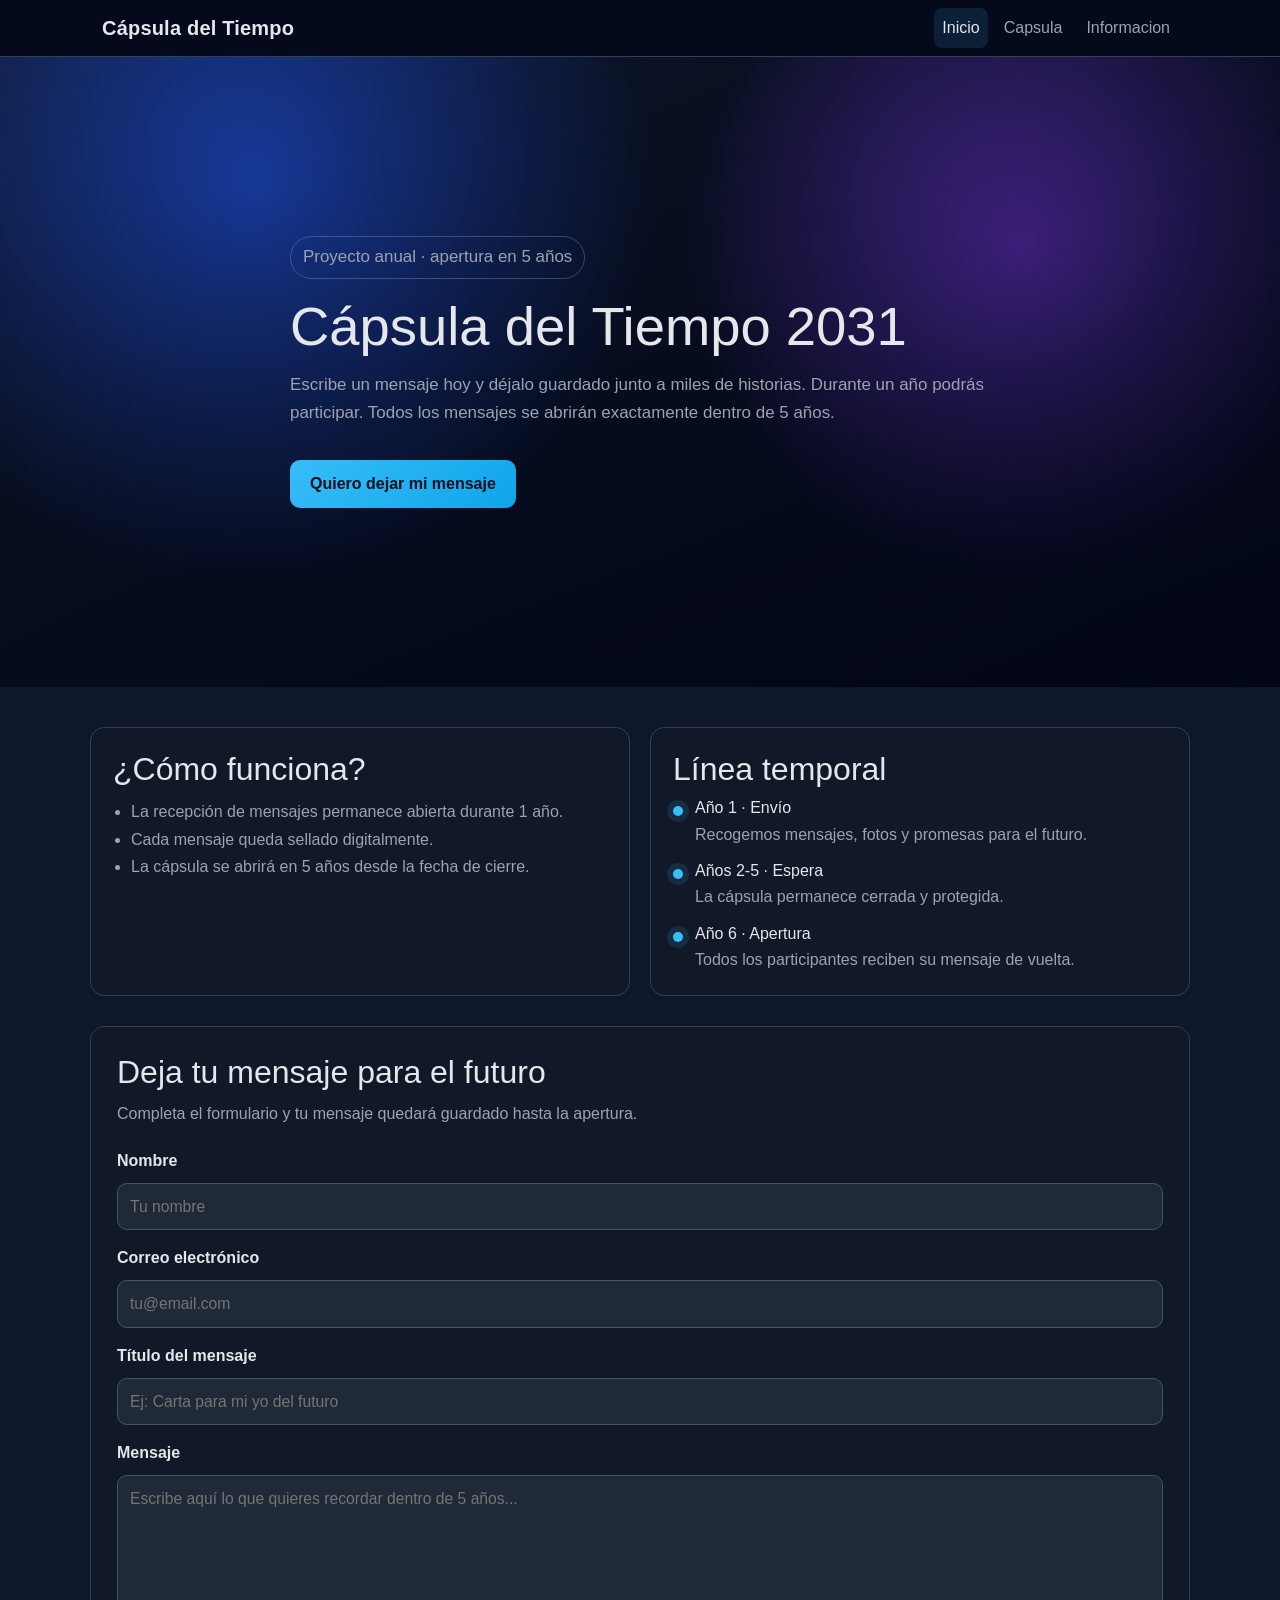
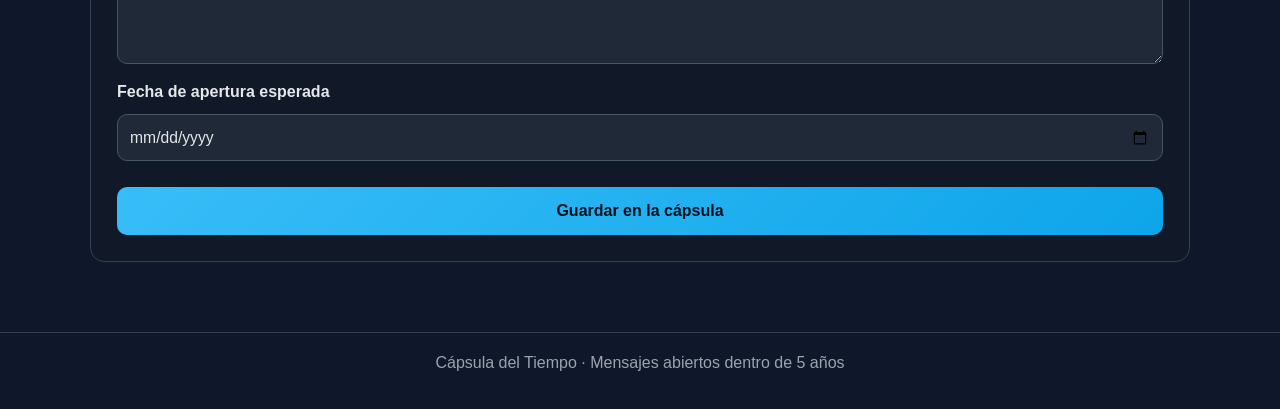
==== index.html @ bca1e758 "Please enter the commit message for your changes. Lines starting with '#' will be ignored, and an em" ====
<!DOCTYPE html>
<html lang="es">
<head>
    <meta charset="UTF-8">
    <meta name="viewport" content="width=device-width, initial-scale=1.0">
    <title>Cápsula del Tiempo</title>
    <link href="https://cdn.jsdelivr.net/npm/bootstrap@5.3.8/dist/css/bootstrap.min.css" rel="stylesheet" integrity="sha384-sRIl4kxILFvY47J16cr9ZwB07vP4J8+LH7qKQnuqkuIAvNWLzeN8tE5YBujZqJLB" crossorigin="anonymous">
    <link rel="stylesheet" href="style.css">
</head>
<body>
    <nav class="navbar navbar-expand-lg bg-body-tertiary">
        <div class="container-fluid contenedor">
            <a class="navbar-brand" href="#inicio">Cápsula del Tiempo</a>
            <button class="navbar-toggler" type="button" data-bs-toggle="collapse" data-bs-target="#navbarNav" aria-controls="navbarNav" aria-expanded="false" aria-label="Toggle navigation">
                <span class="navbar-toggler-icon"></span>
            </button>
            <div class="collapse navbar-collapse" id="navbarNav">
                <ul class="navbar-nav ms-auto">
                    <li class="nav-item">
                        <a class="nav-link active" aria-current="page" href="#inicio">Inicio</a>
                    </li>
                    <li class="nav-item">
                        <a class="nav-link" href="#capsula">Capsula</a>
                    </li>
                    <li class="nav-item">
                        <a class="nav-link" href="#Informacion">Informacion</a>
                    </li>
                </ul>
            </div>
        </div>
    </nav>
    <header id="inicio" class="portada">
        <div class="capa"></div>
        <div class="portada-contenido contenedor">
            <p class="etiqueta">Proyecto anual · apertura en 5 años</p>
            <h1>Cápsula del Tiempo 2031</h1>
            <p>
                Escribe un mensaje hoy y déjalo guardado junto a miles de historias.
                Durante un año podrás participar. Todos los mensajes se abrirán
                exactamente dentro de 5 años.
            </p>
            <a class="boton" href="#formulario">Quiero dejar mi mensaje</a>
        </div>
    </header>

    <main id="main-principal">
        <section id="como-funciona" class="contenedor informacion">
            <article class="tarjeta">
                <h2>¿Cómo funciona?</h2>
                <ul>
                    <li>La recepción de mensajes permanece abierta durante 1 año.</li>
                    <li>Cada mensaje queda sellado digitalmente.</li>
                    <li>La cápsula se abrirá en 5 años desde la fecha de cierre.</li>
                </ul>
            </article>

            <article class="tarjeta linea-tiempo">
                <h2>Línea temporal</h2>
                <div class="hito">
                    <span class="punto"></span>
                    <div>
                        <h3>Año 1 · Envío</h3>
                        <p>Recogemos mensajes, fotos y promesas para el futuro.</p>
                    </div>
                </div>
                <div class="hito">
                    <span class="punto"></span>
                    <div>
                        <h3>Años 2-5 · Espera</h3>
                        <p>La cápsula permanece cerrada y protegida.</p>
                    </div>
                </div>
                <div class="hito">
                    <span class="punto"></span>
                    <div>
                        <h3>Año 6 · Apertura</h3>
                        <p>Todos los participantes reciben su mensaje de vuelta.</p>
                    </div>
                </div>
            </article>
        </section>

        <section id="formulario" class="contenedor seccion-formulario">
            <h2>Deja tu mensaje para el futuro</h2>
            <p>Completa el formulario y tu mensaje quedará guardado hasta la apertura.</p>

            <form class="formulario-mensaje" action="#" method="post">
                <label for="nombre">Nombre</label>
                <input id="nombre" name="nombre" type="text" placeholder="Tu nombre" required>

                <label for="correo">Correo electrónico</label>
                <input id="correo" name="correo" type="email" placeholder="tu@email.com" required>

                <label for="titulo">Título del mensaje</label>
                <input id="titulo" name="titulo" type="text" placeholder="Ej: Carta para mi yo del futuro" required>

                <label for="mensaje">Mensaje</label>
                <textarea id="mensaje" name="mensaje" rows="7" placeholder="Escribe aquí lo que quieres recordar dentro de 5 años..." required></textarea>

                <label for="fecha">Fecha de apertura esperada</label>
                <input id="fecha" name="fecha" type="date" required>

                <button type="submit" class="boton">Guardar en la cápsula</button>
            </form>
        </section>
    </main>

    <main id="main-capsula" hidden>
        <section class="contenedor seccion-capsula">
            <h2>Capsula del tiempo</h2>
            <p>En esta sección podemos ver como van cambiando las tendencias en el año actual</p>
        </section>
        <section class="contenedor seccion-capsula">
            <h2>Por ejemplo, podemos ver los memes mas compartidos actualmente: </h2>
            <div id="carouselExampleAutoplaying" class="carousel slide" data-bs-ride="carousel">
                <div class="carousel-inner">
                    <div class="carousel-item active">
                    <img src="" data-xml-id="meme1" class="d-block w-100" alt="Cargando imagen 1...">
                    </div>
                    <div class="carousel-item">
                    <img src="" data-xml-id="meme2" class="d-block w-100" alt="Cargando imagen 2...">
                    </div>
                    <div class="carousel-item">
                    <img src="" data-xml-id="meme3" class="d-block w-100" alt="Cargando imagen 3...">
                    </div>
                </div>
                <button class="carousel-control-prev" type="button" data-bs-target="#carouselExampleAutoplaying" data-bs-slide="prev">
                    <span class="carousel-control-prev-icon" aria-hidden="true"></span>
                    <span class="visually-hidden">Previous</span>
                </button>
                <button class="carousel-control-next" type="button" data-bs-target="#carouselExampleAutoplaying" data-bs-slide="next">
                    <span class="carousel-control-next-icon" aria-hidden="true"></span>
                    <span class="visually-hidden">Next</span>
                </button>
            </div>
        </section>
    </main>

    <footer>
        <div class="contenedor">
            <p>Cápsula del Tiempo · Mensajes abiertos dentro de 5 años</p>
        </div>
    </footer>

    <script src="https://cdn.jsdelivr.net/npm/bootstrap@5.3.8/dist/js/bootstrap.bundle.min.js" integrity="sha384-FKyoEForCGlyvwx9Hj09JcYn3nv7wiPVlz7YYwJrWVcXK/BmnVDxM+D2scQbITxI" crossorigin="anonymous"></script>
    <script src="script.js"></script>
</body>
</html>
---- style.css ----
:root {
    --fondo: #0f172a;
    --superficie: #111827;
    --superficie-suave: #1f2937;
    --texto: #e5e7eb;
    --texto-suave: #9ca3af;
    --primario: #38bdf8;
    --primario-fuerte: #0ea5e9;
    --borde: #334155;
}

* {
    box-sizing: border-box;
}

html,
body {
    margin: 0;
    padding: 0;
    font-family: "Inter", "Segoe UI", Roboto, sans-serif;
    background: var(--fondo);
    color: var(--texto);
}

.contenedor {
    width: min(1100px, 92%);
    margin: 0 auto;
}

.navbar {
    position: sticky;
    top: 0;
    z-index: 20;
    backdrop-filter: blur(8px);
    background: rgba(2, 6, 23, 0.75) !important;
    border-bottom: 1px solid var(--borde);
    padding-top: 0.5rem;
    padding-bottom: 0.5rem;
}

.navbar.bg-body-tertiary {
    --bs-bg-opacity: 1;
    background-color: rgba(2, 6, 23, 0.75) !important;
}

.navbar-brand {
    color: var(--texto) !important;
    text-decoration: none;
    font-weight: 700;
    letter-spacing: 0.2px;
}

.navbar-nav {
    gap: 8px;
}

.navbar-nav .nav-link {
    color: var(--texto-suave) !important;
    text-decoration: none;
    font-weight: 500;
    padding: 8px 10px;
    border-radius: 8px;
    transition: color 0.2s ease, background-color 0.2s ease;
}

.navbar-nav .nav-link:hover,
.navbar-nav .nav-link.active {
    color: var(--texto) !important;
    background: rgba(56, 189, 248, 0.12);
}

.navbar-toggler {
    border-color: var(--borde);
}

.navbar-toggler:focus {
    box-shadow: 0 0 0 0.2rem rgba(56, 189, 248, 0.25);
}

.navbar-toggler-icon {
    background-image: url("data:image/svg+xml,%3csvg xmlns='http://www.w3.org/2000/svg' viewBox='0 0 30 30'%3e%3cpath stroke='rgba%28229, 231, 235, 0.9%29' stroke-linecap='round' stroke-miterlimit='10' stroke-width='2' d='M4 7h22M4 15h22M4 23h22'/%3e%3c/svg%3e");
}

.portada {
    position: relative;
    min-height: 70vh;
    display: flex;
    align-items: center;
    background:
        radial-gradient(circle at 20% 20%, #1d4ed8 0%, transparent 35%),
        radial-gradient(circle at 80% 30%, #7c3aed 0%, transparent 30%),
        linear-gradient(160deg, #0f172a 0%, #020617 100%);
    overflow: hidden;
}

.capa {
    position: absolute;
    inset: 0;
    background: linear-gradient(to bottom right, rgba(15, 23, 42, 0.25), rgba(2, 6, 23, 0.8));
}

.portada-contenido {
    position: relative;
    z-index: 1;
    max-width: 700px;
    padding: 80px 0;
}

.etiqueta {
    display: inline-block;
    padding: 6px 12px;
    border: 1px solid rgba(148, 163, 184, 0.35);
    border-radius: 999px;
    color: #bfdbfe;
    font-size: 0.9rem;
    margin-bottom: 18px;
}

h1 {
    font-size: clamp(2rem, 5vw, 3.4rem);
    margin: 0 0 14px;
    line-height: 1.1;
}

.portada p {
    color: var(--texto-suave);
    font-size: 1.06rem;
    line-height: 1.7;
}

.boton {
    display: inline-block;
    margin-top: 16px;
    padding: 12px 20px;
    border: none;
    border-radius: 10px;
    background: linear-gradient(135deg, var(--primario), var(--primario-fuerte));
    color: #03111e;
    font-weight: 700;
    text-decoration: none;
    cursor: pointer;
    transition: transform 0.2s ease, filter 0.2s ease;
}

.boton:hover {
    transform: translateY(-2px);
    filter: brightness(1.06);
}

main {
    padding: 40px 0 70px;
}

.seccion-capsula {
    background: var(--superficie);
    border: 1px solid var(--borde);
    border-radius: 14px;
    padding: 26px;
}

.seccion-capsula p {
    color: var(--texto-suave);
    margin: 0;
}

.informacion {
    display: grid;
    gap: 20px;
    grid-template-columns: repeat(auto-fit, minmax(280px, 1fr));
    margin-bottom: 30px;
}

.tarjeta {
    background: var(--superficie);
    border: 1px solid var(--borde);
    border-radius: 14px;
    padding: 22px;
}

.tarjeta h2,
.seccion-formulario h2 {
    margin-top: 0;
    margin-bottom: 10px;
}

.tarjeta ul {
    margin: 0;
    padding-left: 18px;
    color: var(--texto-suave);
    line-height: 1.7;
}

.linea-tiempo .hito {
    display: flex;
    gap: 12px;
    margin-bottom: 14px;
}

.linea-tiempo .hito:last-child {
    margin-bottom: 0;
}

.punto {
    margin-top: 8px;
    width: 10px;
    height: 10px;
    border-radius: 999px;
    background: var(--primario);
    box-shadow: 0 0 0 6px rgba(56, 189, 248, 0.12);
    flex-shrink: 0;
}

.linea-tiempo h3 {
    margin: 0 0 4px;
    font-size: 1rem;
}

.linea-tiempo p,
.seccion-formulario > p {
    margin: 0;
    color: var(--texto-suave);
    line-height: 1.6;
}

.seccion-formulario {
    background: var(--superficie);
    border: 1px solid var(--borde);
    border-radius: 14px;
    padding: 26px;
}

.formulario-mensaje {
    display: grid;
    gap: 10px;
    margin-top: 16px;
}

label {
    font-weight: 600;
    margin-top: 6px;
}

input,
textarea {
    width: 100%;
    border: 1px solid #475569;
    background: var(--superficie-suave);
    color: var(--texto);
    border-radius: 10px;
    padding: 11px 12px;
    font-size: 0.98rem;
}

textarea {
    resize: vertical;
    min-height: 140px;
}

input:focus,
textarea:focus {
    outline: 2px solid rgba(56, 189, 248, 0.35);
    border-color: var(--primario);
}

footer {
    border-top: 1px solid var(--borde);
    padding: 18px 0;
    color: var(--texto-suave);
    text-align: center;
}

.carousel {
    border: 1px solid var(--borde);
    border-radius: 12px;
    overflow: hidden;
    background: var(--superficie);
}

.carousel-inner {
    border-radius: 12px;
}

.carousel-item img {
    max-height: 500px;
    object-fit: cover;
    background: linear-gradient(135deg, rgba(29, 78, 216, 0.1), rgba(124, 58, 237, 0.1));
}

.carousel-control-prev,
.carousel-control-next {
    width: 45px;
    height: 45px;
    top: 50%;
    transform: translateY(-50%);
    border-radius: 50%;
    background: rgba(56, 189, 248, 0.2);
    border: 1px solid var(--primario);
}

.carousel-control-prev:hover,
.carousel-control-next:hover {
    background: rgba(56, 189, 248, 0.35);
    border-color: var(--primario-fuerte);
}

.carousel-control-prev-icon,
.carousel-control-next-icon {
    filter: invert(1) brightness(1.2);
}

.carousel-control-prev {
    left: 12px;
}

.carousel-control-next {
    right: 12px;
}

@media (max-width: 640px) {
    .navbar-nav {
        margin-top: 10px;
    }

    .portada {
        min-height: 62vh;
    }

    .portada-contenido {
        padding: 56px 0;
    }

    .seccion-formulario,
    .tarjeta {
        padding: 18px;
    }
}
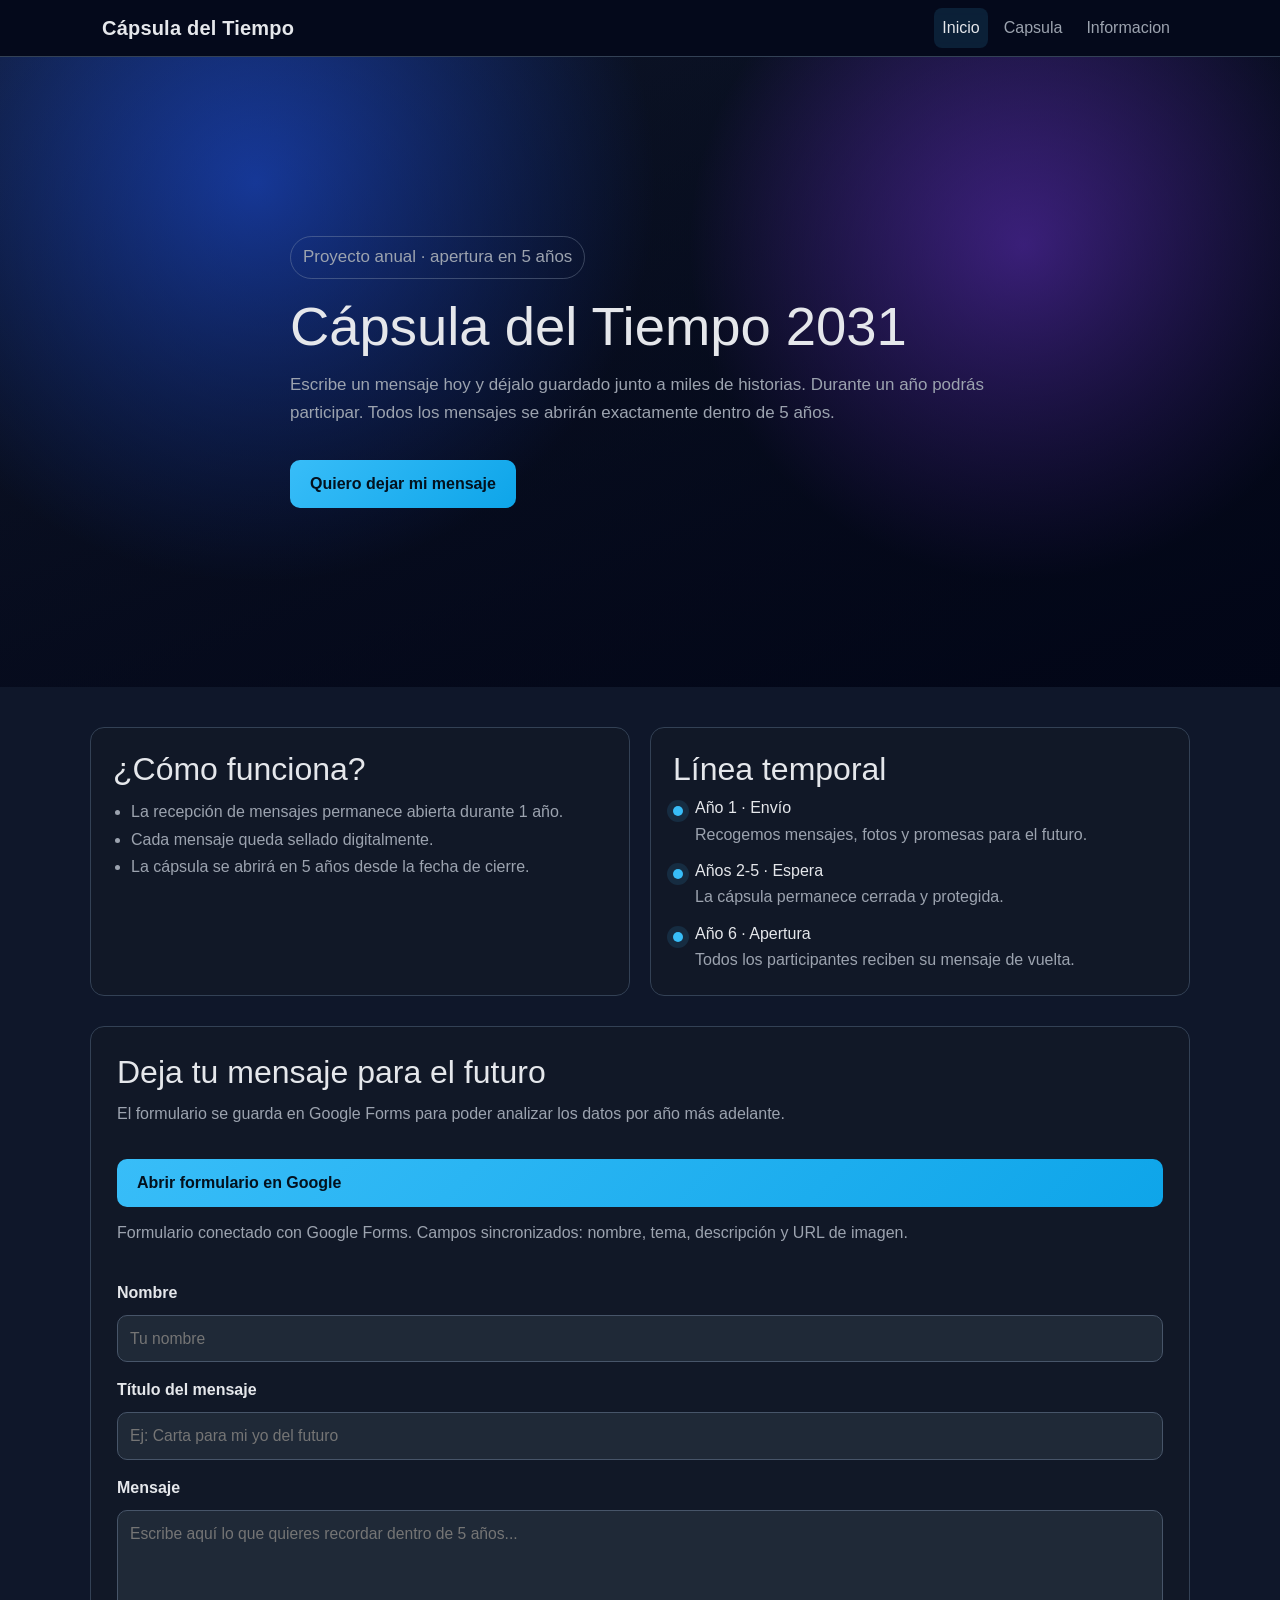
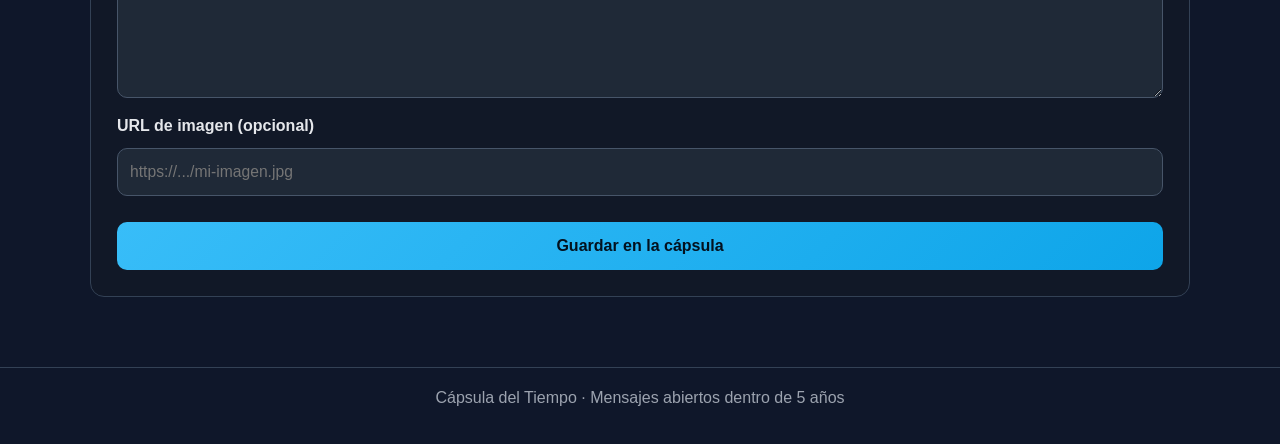
==== commit ed2b6f4b: "Please enter the commit message for your changes. Lines starting with '#' will be ignored, and an em" ====
--- a/index.html
+++ b/index.html
@@ -82,26 +82,36 @@
 
         <section id="formulario" class="contenedor seccion-formulario">
             <h2>Deja tu mensaje para el futuro</h2>
-            <p>Completa el formulario y tu mensaje quedará guardado hasta la apertura.</p>
+            <p>El formulario se guarda en Google Forms para poder analizar los datos por año más adelante.</p>
 
-            <form class="formulario-mensaje" action="#" method="post">
-                <label for="nombre">Nombre</label>
-                <input id="nombre" name="nombre" type="text" placeholder="Tu nombre" required>
+            <div class="formulario-google">
+                <a id="google-form-link" class="boton" href="#" target="_blank" rel="noopener noreferrer">Abrir formulario en Google</a>
+                <p id="google-form-aviso" class="formulario-google-aviso">
+                    El formulario se ve aquí como antes. Si faltan los IDs <strong>entry</strong>, al enviar se abrirá Google Forms.
+                </p>
 
-                <label for="correo">Correo electrónico</label>
-                <input id="correo" name="correo" type="email" placeholder="tu@email.com" required>
+                <form id="formulario-mensaje" class="formulario-mensaje" action="#" method="post" autocomplete="on">
+                    <label for="nombre">Nombre</label>
+                    <input id="nombre" name="nombre" type="text" placeholder="Tu nombre" required>
 
-                <label for="titulo">Título del mensaje</label>
-                <input id="titulo" name="titulo" type="text" placeholder="Ej: Carta para mi yo del futuro" required>
+                    <label for="titulo">Título del mensaje</label>
+                    <input id="titulo" name="titulo" type="text" placeholder="Ej: Carta para mi yo del futuro" required>
 
-                <label for="mensaje">Mensaje</label>
-                <textarea id="mensaje" name="mensaje" rows="7" placeholder="Escribe aquí lo que quieres recordar dentro de 5 años..." required></textarea>
+                    <label for="mensaje">Mensaje</label>
+                    <textarea id="mensaje" name="mensaje" rows="7" placeholder="Escribe aquí lo que quieres recordar dentro de 5 años..." required></textarea>
 
-                <label for="fecha">Fecha de apertura esperada</label>
-                <input id="fecha" name="fecha" type="date" required>
+                    <label for="imagen-url">URL de imagen (opcional)</label>
+                    <input id="imagen-url" name="imagen-url" type="url" placeholder="https://.../mi-imagen.jpg">
 
-                <button type="submit" class="boton">Guardar en la cápsula</button>
-            </form>
+                    <button type="submit" class="boton">Guardar en la cápsula</button>
+                </form>
+
+                <p id="formulario-exito" class="formulario-exito" hidden>
+                    Mensaje enviado correctamente. Ya quedó guardado en la cápsula.
+                </p>
+
+                <iframe name="google-form-dummy-target" title="Envío oculto" hidden></iframe>
+            </div>
         </section>
     </main>
 
--- a/style.css
+++ b/style.css
@@ -156,6 +156,7 @@
     border: 1px solid var(--borde);
     border-radius: 14px;
     padding: 26px;
+    margin-bottom: 2rem;
 }
 
 .seccion-capsula p {
@@ -233,6 +234,26 @@
     display: grid;
     gap: 10px;
     margin-top: 16px;
+}
+
+.formulario-google {
+    display: grid;
+    gap: 14px;
+    margin-top: 16px;
+}
+
+.formulario-google-aviso {
+    margin: 0;
+    color: var(--texto-suave);
+}
+
+.formulario-exito {
+    margin: 0;
+    padding: 10px 12px;
+    border-radius: 10px;
+    border: 1px solid rgba(56, 189, 248, 0.35);
+    background: rgba(56, 189, 248, 0.12);
+    color: var(--texto);
 }
 
 label {
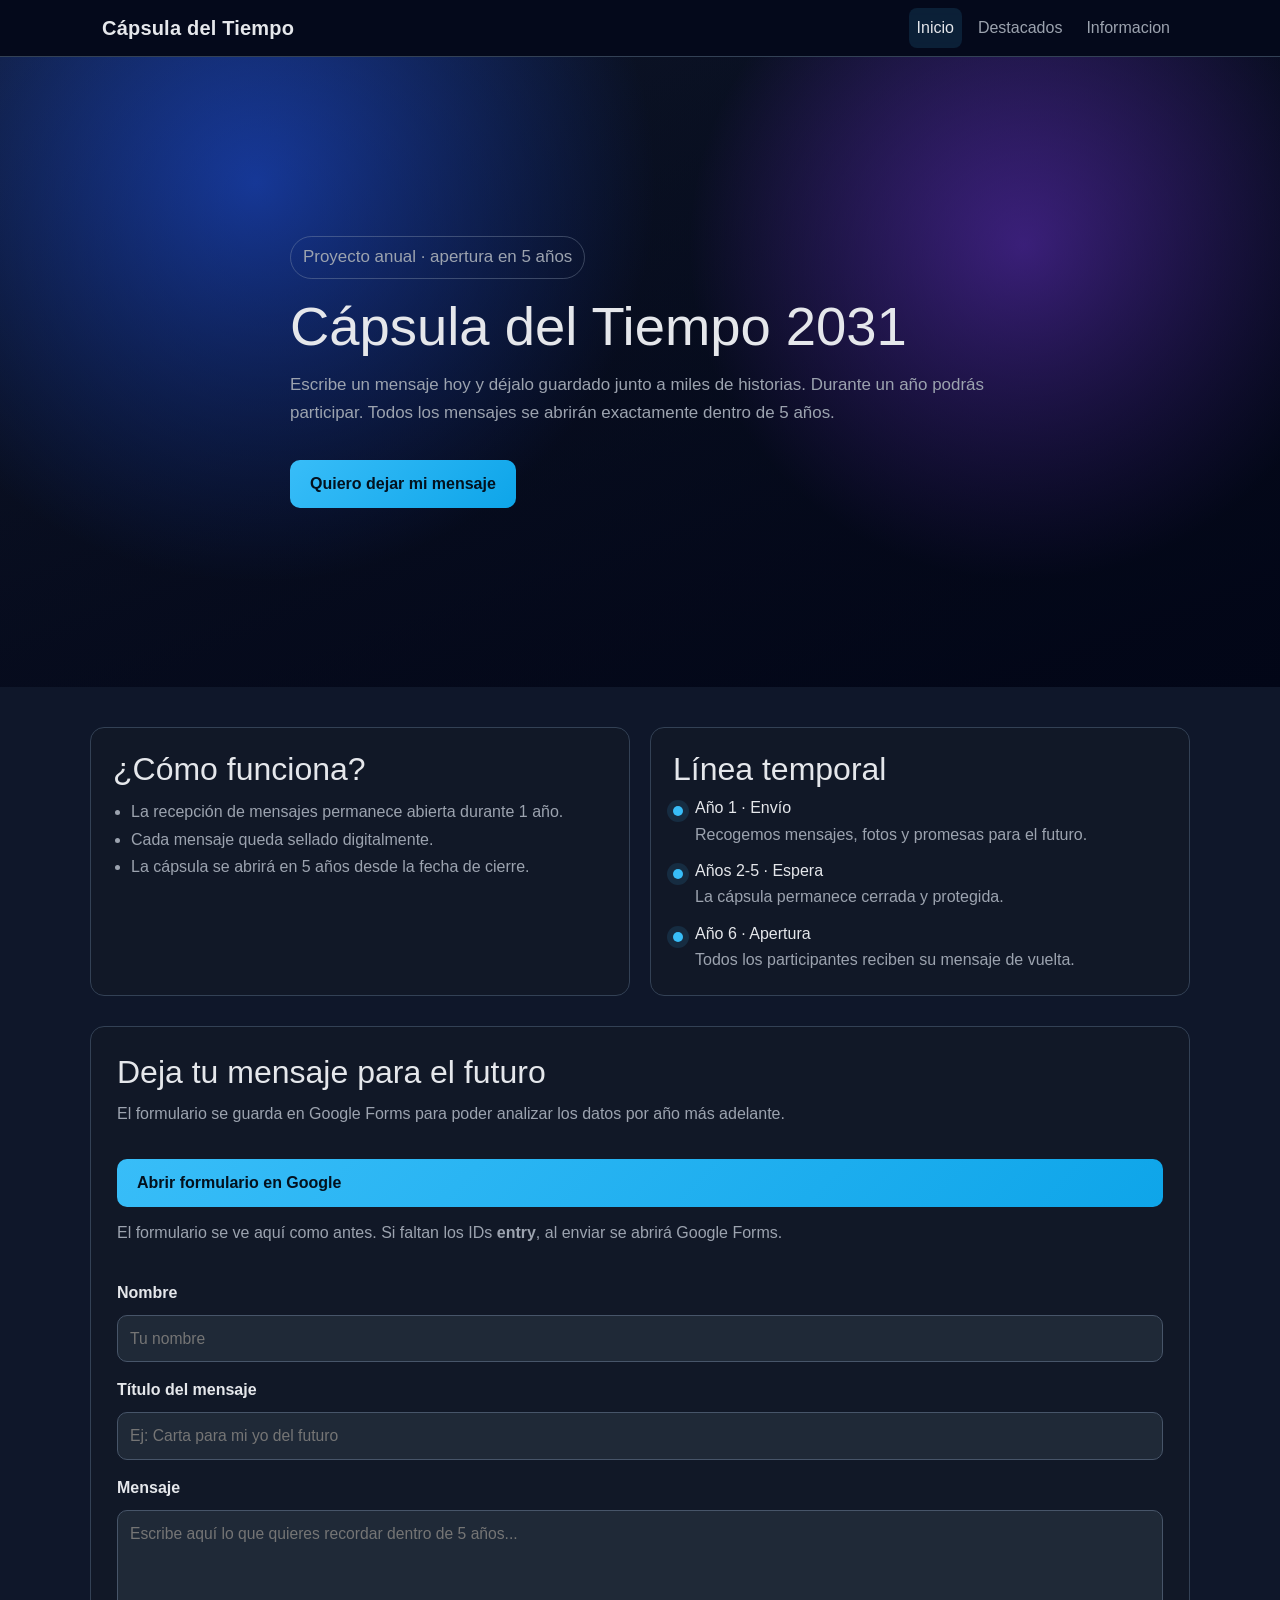
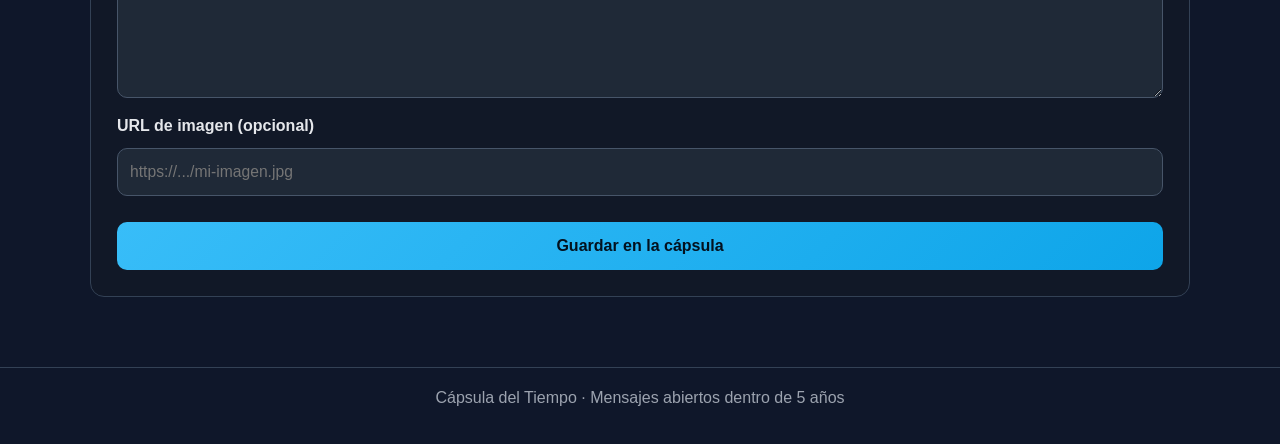
==== commit 189bf557: "feat!: page rework" ====
--- a/index.html
+++ b/index.html
@@ -5,7 +5,8 @@
     <meta name="viewport" content="width=device-width, initial-scale=1.0">
     <title>Cápsula del Tiempo</title>
     <link href="https://cdn.jsdelivr.net/npm/bootstrap@5.3.8/dist/css/bootstrap.min.css" rel="stylesheet" integrity="sha384-sRIl4kxILFvY47J16cr9ZwB07vP4J8+LH7qKQnuqkuIAvNWLzeN8tE5YBujZqJLB" crossorigin="anonymous">
-    <link rel="stylesheet" href="style.css">
+    <link rel="stylesheet" href="css/style.css">
+    <link rel="shortcut icon" href="img/reloj-de-arena.png" type="image/x-icon">
 </head>
 <body>
     <nav class="navbar navbar-expand-lg bg-body-tertiary">
@@ -17,13 +18,13 @@
             <div class="collapse navbar-collapse" id="navbarNav">
                 <ul class="navbar-nav ms-auto">
                     <li class="nav-item">
-                        <a class="nav-link active" aria-current="page" href="#inicio">Inicio</a>
+                        <a class="nav-link active" aria-current="page" href="/index.html">Inicio</a>
                     </li>
                     <li class="nav-item">
-                        <a class="nav-link" href="#capsula">Capsula</a>
+                        <a class="nav-link" href="/pages/destacados.html">Destacados</a>
                     </li>
                     <li class="nav-item">
-                        <a class="nav-link" href="#Informacion">Informacion</a>
+                        <a class="nav-link" href="/pages/destacados.html">Informacion</a>
                     </li>
                 </ul>
             </div>
@@ -115,36 +116,7 @@
         </section>
     </main>
 
-    <main id="main-capsula" hidden>
-        <section class="contenedor seccion-capsula">
-            <h2>Capsula del tiempo</h2>
-            <p>En esta sección podemos ver como van cambiando las tendencias en el año actual</p>
-        </section>
-        <section class="contenedor seccion-capsula">
-            <h2>Por ejemplo, podemos ver los memes mas compartidos actualmente: </h2>
-            <div id="carouselExampleAutoplaying" class="carousel slide" data-bs-ride="carousel">
-                <div class="carousel-inner">
-                    <div class="carousel-item active">
-                    <img src="" data-xml-id="meme1" class="d-block w-100" alt="Cargando imagen 1...">
-                    </div>
-                    <div class="carousel-item">
-                    <img src="" data-xml-id="meme2" class="d-block w-100" alt="Cargando imagen 2...">
-                    </div>
-                    <div class="carousel-item">
-                    <img src="" data-xml-id="meme3" class="d-block w-100" alt="Cargando imagen 3...">
-                    </div>
-                </div>
-                <button class="carousel-control-prev" type="button" data-bs-target="#carouselExampleAutoplaying" data-bs-slide="prev">
-                    <span class="carousel-control-prev-icon" aria-hidden="true"></span>
-                    <span class="visually-hidden">Previous</span>
-                </button>
-                <button class="carousel-control-next" type="button" data-bs-target="#carouselExampleAutoplaying" data-bs-slide="next">
-                    <span class="carousel-control-next-icon" aria-hidden="true"></span>
-                    <span class="visually-hidden">Next</span>
-                </button>
-            </div>
-        </section>
-    </main>
+    <!-- La sección 'capsula' fue movida a /pages/destacados.html -->
 
     <footer>
         <div class="contenedor">
@@ -153,6 +125,6 @@
     </footer>
 
     <script src="https://cdn.jsdelivr.net/npm/bootstrap@5.3.8/dist/js/bootstrap.bundle.min.js" integrity="sha384-FKyoEForCGlyvwx9Hj09JcYn3nv7wiPVlz7YYwJrWVcXK/BmnVDxM+D2scQbITxI" crossorigin="anonymous"></script>
-    <script src="script.js"></script>
+    <script src="js/script.js"></script>
 </body>
 </html>
--- a/css/style.css
+++ b/css/style.css
@@ -0,0 +1,357 @@
+:root {
+    --fondo: #0f172a;
+    --superficie: #111827;
+    --superficie-suave: #1f2937;
+    --texto: #e5e7eb;
+    --texto-suave: #9ca3af;
+    --primario: #38bdf8;
+    --primario-fuerte: #0ea5e9;
+    --borde: #334155;
+}
+
+* {
+    box-sizing: border-box;
+}
+
+html,
+body {
+    margin: 0;
+    padding: 0;
+    font-family: "Inter", "Segoe UI", Roboto, sans-serif;
+    background: var(--fondo);
+    color: var(--texto);
+}
+
+.contenedor {
+    width: min(1100px, 92%);
+    margin: 0 auto;
+}
+
+.navbar {
+    position: sticky;
+    top: 0;
+    z-index: 20;
+    backdrop-filter: blur(8px);
+    background: rgba(2, 6, 23, 0.75) !important;
+    border-bottom: 1px solid var(--borde);
+    padding-top: 0.5rem;
+    padding-bottom: 0.5rem;
+}
+
+.navbar.bg-body-tertiary {
+    --bs-bg-opacity: 1;
+    background-color: rgba(2, 6, 23, 0.75) !important;
+}
+
+.navbar-brand {
+    color: var(--texto) !important;
+    text-decoration: none;
+    font-weight: 700;
+    letter-spacing: 0.2px;
+}
+
+.navbar-nav {
+    gap: 8px;
+}
+
+.navbar-nav .nav-link {
+    color: var(--texto-suave) !important;
+    text-decoration: none;
+    font-weight: 500;
+    padding: 8px 10px;
+    border-radius: 8px;
+    transition: color 0.2s ease, background-color 0.2s ease;
+}
+
+.navbar-nav .nav-link:hover,
+.navbar-nav .nav-link.active {
+    color: var(--texto) !important;
+    background: rgba(56, 189, 248, 0.12);
+}
+
+.navbar-toggler {
+    border-color: var(--borde);
+}
+
+.navbar-toggler:focus {
+    box-shadow: 0 0 0 0.2rem rgba(56, 189, 248, 0.25);
+}
+
+.navbar-toggler-icon {
+    background-image: url("data:image/svg+xml,%3csvg xmlns='http://www.w3.org/2000/svg' viewBox='0 0 30 30'%3e%3cpath stroke='rgba%28229, 231, 235, 0.9%29' stroke-linecap='round' stroke-miterlimit='10' stroke-width='2' d='M4 7h22M4 15h22M4 23h22'/%3e%3c/svg%3e");
+}
+
+.portada {
+    position: relative;
+    min-height: 70vh;
+    display: flex;
+    align-items: center;
+    background:
+        radial-gradient(circle at 20% 20%, #1d4ed8 0%, transparent 35%),
+        radial-gradient(circle at 80% 30%, #7c3aed 0%, transparent 30%),
+        linear-gradient(160deg, #0f172a 0%, #020617 100%);
+    overflow: hidden;
+}
+
+.capa {
+    position: absolute;
+    inset: 0;
+    background: linear-gradient(to bottom right, rgba(15, 23, 42, 0.25), rgba(2, 6, 23, 0.8));
+}
+
+.portada-contenido {
+    position: relative;
+    z-index: 1;
+    max-width: 700px;
+    padding: 80px 0;
+}
+
+.etiqueta {
+    display: inline-block;
+    padding: 6px 12px;
+    border: 1px solid rgba(148, 163, 184, 0.35);
+    border-radius: 999px;
+    color: #bfdbfe;
+    font-size: 0.9rem;
+    margin-bottom: 18px;
+}
+
+h1 {
+    font-size: clamp(2rem, 5vw, 3.4rem);
+    margin: 0 0 14px;
+    line-height: 1.1;
+}
+
+.portada p {
+    color: var(--texto-suave);
+    font-size: 1.06rem;
+    line-height: 1.7;
+}
+
+.boton {
+    display: inline-block;
+    margin-top: 16px;
+    padding: 12px 20px;
+    border: none;
+    border-radius: 10px;
+    background: linear-gradient(135deg, var(--primario), var(--primario-fuerte));
+    color: #03111e;
+    font-weight: 700;
+    text-decoration: none;
+    cursor: pointer;
+    transition: transform 0.2s ease, filter 0.2s ease;
+}
+
+.boton:hover {
+    transform: translateY(-2px);
+    filter: brightness(1.06);
+}
+
+main {
+    padding: 40px 0 70px;
+}
+
+.seccion-capsula {
+    background: var(--superficie);
+    border: 1px solid var(--borde);
+    border-radius: 14px;
+    padding: 26px;
+    margin-bottom: 2rem;
+}
+
+.seccion-capsula p {
+    color: var(--texto-suave);
+    margin: 0;
+}
+
+.informacion {
+    display: grid;
+    gap: 20px;
+    grid-template-columns: repeat(auto-fit, minmax(280px, 1fr));
+    margin-bottom: 30px;
+}
+
+.tarjeta {
+    background: var(--superficie);
+    border: 1px solid var(--borde);
+    border-radius: 14px;
+    padding: 22px;
+}
+
+.tarjeta h2,
+.seccion-formulario h2 {
+    margin-top: 0;
+    margin-bottom: 10px;
+}
+
+.tarjeta ul {
+    margin: 0;
+    padding-left: 18px;
+    color: var(--texto-suave);
+    line-height: 1.7;
+}
+
+.linea-tiempo .hito {
+    display: flex;
+    gap: 12px;
+    margin-bottom: 14px;
+}
+
+.linea-tiempo .hito:last-child {
+    margin-bottom: 0;
+}
+
+.punto {
+    margin-top: 8px;
+    width: 10px;
+    height: 10px;
+    border-radius: 999px;
+    background: var(--primario);
+    box-shadow: 0 0 0 6px rgba(56, 189, 248, 0.12);
+    flex-shrink: 0;
+}
+
+.linea-tiempo h3 {
+    margin: 0 0 4px;
+    font-size: 1rem;
+}
+
+.linea-tiempo p,
+.seccion-formulario > p {
+    margin: 0;
+    color: var(--texto-suave);
+    line-height: 1.6;
+}
+
+.seccion-formulario {
+    background: var(--superficie);
+    border: 1px solid var(--borde);
+    border-radius: 14px;
+    padding: 26px;
+}
+
+.formulario-mensaje {
+    display: grid;
+    gap: 10px;
+    margin-top: 16px;
+}
+
+.formulario-google {
+    display: grid;
+    gap: 14px;
+    margin-top: 16px;
+}
+
+.formulario-google-aviso {
+    margin: 0;
+    color: var(--texto-suave);
+}
+
+.formulario-exito {
+    margin: 0;
+    padding: 10px 12px;
+    border-radius: 10px;
+    border: 1px solid rgba(56, 189, 248, 0.35);
+    background: rgba(56, 189, 248, 0.12);
+    color: var(--texto);
+}
+
+label {
+    font-weight: 600;
+    margin-top: 6px;
+}
+
+input,
+textarea {
+    width: 100%;
+    border: 1px solid #475569;
+    background: var(--superficie-suave);
+    color: var(--texto);
+    border-radius: 10px;
+    padding: 11px 12px;
+    font-size: 0.98rem;
+}
+
+textarea {
+    resize: vertical;
+    min-height: 140px;
+}
+
+input:focus,
+textarea:focus {
+    outline: 2px solid rgba(56, 189, 248, 0.35);
+    border-color: var(--primario);
+}
+
+footer {
+    border-top: 1px solid var(--borde);
+    padding: 18px 0;
+    color: var(--texto-suave);
+    text-align: center;
+}
+
+.carousel {
+    border: 1px solid var(--borde);
+    border-radius: 12px;
+    overflow: hidden;
+    background: var(--superficie);
+}
+
+.carousel-inner {
+    border-radius: 12px;
+}
+
+.carousel-item img {
+    max-height: 500px;
+    object-fit: cover;
+    background: linear-gradient(135deg, rgba(29, 78, 216, 0.1), rgba(124, 58, 237, 0.1));
+}
+
+.carousel-control-prev,
+.carousel-control-next {
+    width: 45px;
+    height: 45px;
+    top: 50%;
+    transform: translateY(-50%);
+    border-radius: 50%;
+    background: rgba(56, 189, 248, 0.2);
+    border: 1px solid var(--primario);
+}
+
+.carousel-control-prev:hover,
+.carousel-control-next:hover {
+    background: rgba(56, 189, 248, 0.35);
+    border-color: var(--primario-fuerte);
+}
+
+.carousel-control-prev-icon,
+.carousel-control-next-icon {
+    filter: invert(1) brightness(1.2);
+}
+
+.carousel-control-prev {
+    left: 12px;
+}
+
+.carousel-control-next {
+    right: 12px;
+}
+
+@media (max-width: 640px) {
+    .navbar-nav {
+        margin-top: 10px;
+    }
+
+    .portada {
+        min-height: 62vh;
+    }
+
+    .portada-contenido {
+        padding: 56px 0;
+    }
+
+    .seccion-formulario,
+    .tarjeta {
+        padding: 18px;
+    }
+}
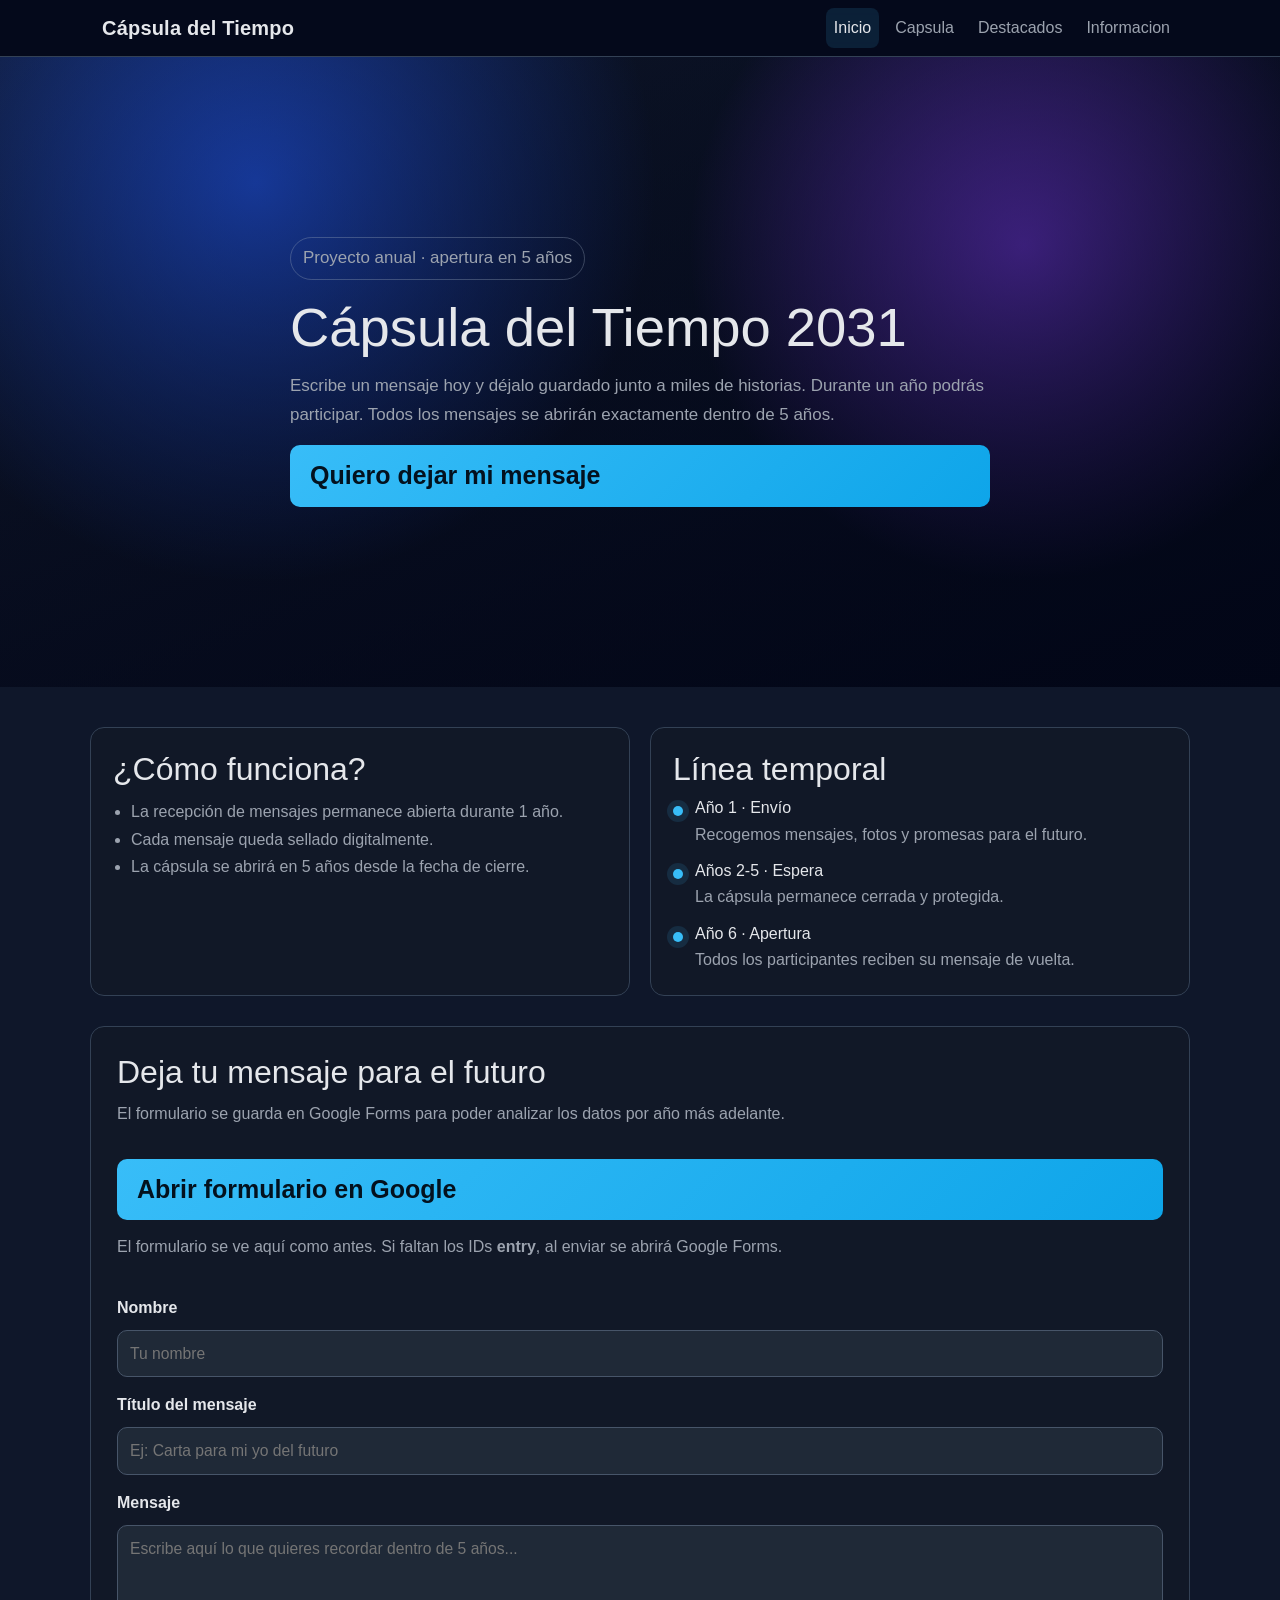
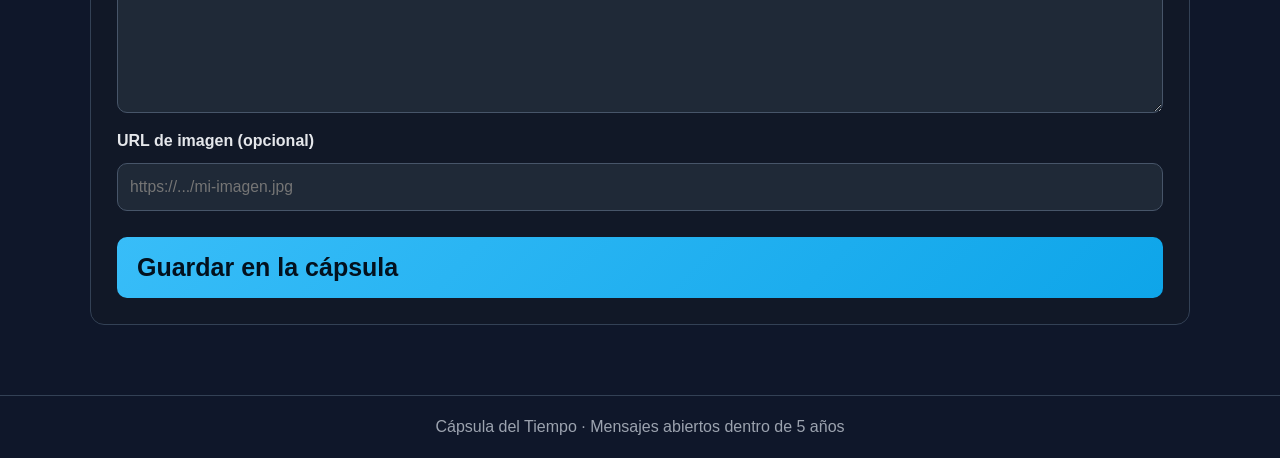
==== commit 432386db: "feat: time machine page" ====
--- a/index.html
+++ b/index.html
@@ -5,10 +5,20 @@
     <meta name="viewport" content="width=device-width, initial-scale=1.0">
     <title>Cápsula del Tiempo</title>
     <link href="https://cdn.jsdelivr.net/npm/bootstrap@5.3.8/dist/css/bootstrap.min.css" rel="stylesheet" integrity="sha384-sRIl4kxILFvY47J16cr9ZwB07vP4J8+LH7qKQnuqkuIAvNWLzeN8tE5YBujZqJLB" crossorigin="anonymous">
-    <link rel="stylesheet" href="css/style.css">
+    <link rel="stylesheet" href="css/variables.css">
+    <link rel="stylesheet" href="css/base.css">
+    <link rel="stylesheet" href="css/navbar.css">
+    <link rel="stylesheet" href="css/header.css">
+    <link rel="stylesheet" href="css/buttons.css">
+    <link rel="stylesheet" href="css/cards.css">
+    <link rel="stylesheet" href="css/forms.css">
+    <link rel="stylesheet" href="css/footer.css">
+    <link rel="stylesheet" href="css/responsive.css">
     <link rel="shortcut icon" href="img/reloj-de-arena.png" type="image/x-icon">
 </head>
 <body>
+
+    <!-- Navbar -->
     <nav class="navbar navbar-expand-lg bg-body-tertiary">
         <div class="container-fluid contenedor">
             <a class="navbar-brand" href="#inicio">Cápsula del Tiempo</a>
@@ -18,18 +28,23 @@
             <div class="collapse navbar-collapse" id="navbarNav">
                 <ul class="navbar-nav ms-auto">
                     <li class="nav-item">
-                        <a class="nav-link active" aria-current="page" href="/index.html">Inicio</a>
+                        <a class="nav-link active" aria-current="page" href="#">Inicio</a>
                     </li>
                     <li class="nav-item">
-                        <a class="nav-link" href="/pages/destacados.html">Destacados</a>
+                        <a class="nav-link" href="pages/capsula.html">Capsula</a>
                     </li>
                     <li class="nav-item">
-                        <a class="nav-link" href="/pages/destacados.html">Informacion</a>
+                        <a class="nav-link" href="pages/destacados.html">Destacados</a>
+                    </li>
+                    <li class="nav-item">
+                        <a class="nav-link" href="pages/info.html">Informacion</a>
                     </li>
                 </ul>
             </div>
         </div>
     </nav>
+
+    <!-- Header en el que se muestra la presentacion de la pagina -->
     <header id="inicio" class="portada">
         <div class="capa"></div>
         <div class="portada-contenido contenedor">
@@ -44,7 +59,11 @@
         </div>
     </header>
 
+    <!-- Contenido principal -->
+
     <main id="main-principal">
+
+        <!-- Primera seccion donde se explica el sentido de la página -->
         <section id="como-funciona" class="contenedor informacion">
             <article class="tarjeta">
                 <h2>¿Cómo funciona?</h2>
@@ -81,6 +100,8 @@
             </article>
         </section>
 
+
+        <!-- Seccion donde se pide al usuario el mensaje para dejar en la máquina del tiempo -->
         <section id="formulario" class="contenedor seccion-formulario">
             <h2>Deja tu mensaje para el futuro</h2>
             <p>El formulario se guarda en Google Forms para poder analizar los datos por año más adelante.</p>
@@ -116,7 +137,7 @@
         </section>
     </main>
 
-    <!-- La sección 'capsula' fue movida a /pages/destacados.html -->
+    <!-- Footer con aviso de la apertura -->
 
     <footer>
         <div class="contenedor">
--- a/css/variables.css
+++ b/css/variables.css
@@ -0,0 +1,10 @@
+:root {
+    --fondo: #0f172a;
+    --superficie: #111827;
+    --superficie-suave: #1f2937;
+    --texto: #e5e7eb;
+    --texto-suave: #9ca3af;
+    --primario: #38bdf8;
+    --primario-fuerte: #0ea5e9;
+    --borde: #334155;
+}
--- a/css/base.css
+++ b/css/base.css
@@ -0,0 +1,41 @@
+* {
+    box-sizing: border-box;
+}
+
+html,
+body {
+    margin: 0;
+    padding: 0;
+    font-family: "Inter", "Segoe UI", Roboto, sans-serif;
+    background: var(--fondo);
+    color: var(--texto);
+}
+
+main {
+    padding: 40px 0 70px;
+}
+
+.contenedor {
+    width: min(1100px, 92%);
+    margin: 0 auto;
+}
+
+h1 {
+    font-size: clamp(2rem, 5vw, 3.4rem);
+    margin: 0 0 14px;
+    line-height: 1.1;
+}
+
+h2 {
+    margin-bottom: 10px;
+}
+
+h3 {
+    margin: 0 0 4px;
+    font-size: 1rem;
+}
+
+p {
+    margin: 0;
+    line-height: 1.6;
+}
--- a/css/navbar.css
+++ b/css/navbar.css
@@ -0,0 +1,53 @@
+.navbar {
+    position: sticky;
+    top: 0;
+    z-index: 20;
+    backdrop-filter: blur(8px);
+    background: rgba(2, 6, 23, 0.75) !important;
+    border-bottom: 1px solid var(--borde);
+    padding-top: 0.5rem;
+    padding-bottom: 0.5rem;
+}
+
+.navbar.bg-body-tertiary {
+    --bs-bg-opacity: 1;
+    background-color: rgba(2, 6, 23, 0.75) !important;
+}
+
+.navbar-brand {
+    color: var(--texto) !important;
+    text-decoration: none;
+    font-weight: 700;
+    letter-spacing: 0.2px;
+}
+
+.navbar-nav {
+    gap: 8px;
+}
+
+.navbar-nav .nav-link {
+    color: var(--texto-suave) !important;
+    text-decoration: none;
+    font-weight: 500;
+    padding: 8px 10px;
+    border-radius: 8px;
+    transition: color 0.2s ease, background-color 0.2s ease;
+}
+
+.navbar-nav .nav-link:hover,
+.navbar-nav .nav-link.active {
+    color: var(--texto) !important;
+    background: rgba(56, 189, 248, 0.12);
+}
+
+.navbar-toggler {
+    border-color: var(--borde);
+}
+
+.navbar-toggler:focus {
+    box-shadow: 0 0 0 0.2rem rgba(56, 189, 248, 0.25);
+}
+
+.navbar-toggler-icon {
+    background-image: url("data:image/svg+xml,%3csvg xmlns='http://www.w3.org/2000/svg' viewBox='0 0 30 30'%3e%3cpath stroke='rgba%28229, 231, 235, 0.9%29' stroke-linecap='round' stroke-miterlimit='10' stroke-width='2' d='M4 7h22M4 15h22M4 23h22'/%3e%3c/svg%3e");
+}
--- a/css/header.css
+++ b/css/header.css
@@ -0,0 +1,40 @@
+.portada {
+    position: relative;
+    min-height: 70vh;
+    display: flex;
+    align-items: center;
+    background:
+        radial-gradient(circle at 20% 20%, #1d4ed8 0%, transparent 35%),
+        radial-gradient(circle at 80% 30%, #7c3aed 0%, transparent 30%),
+        linear-gradient(160deg, #0f172a 0%, #020617 100%);
+    overflow: hidden;
+}
+
+.capa {
+    position: absolute;
+    inset: 0;
+    background: linear-gradient(to bottom right, rgba(15, 23, 42, 0.25), rgba(2, 6, 23, 0.8));
+}
+
+.portada-contenido {
+    position: relative;
+    z-index: 1;
+    max-width: 700px;
+    padding: 80px 0;
+}
+
+.etiqueta {
+    display: inline-block;
+    padding: 6px 12px;
+    border: 1px solid rgba(148, 163, 184, 0.35);
+    border-radius: 999px;
+    color: #bfdbfe;
+    font-size: 0.9rem;
+    margin-bottom: 18px;
+}
+
+.portada p {
+    color: var(--texto-suave);
+    font-size: 1.06rem;
+    line-height: 1.7;
+}
--- a/css/buttons.css
+++ b/css/buttons.css
@@ -0,0 +1,24 @@
+.boton {
+    display: inline-block;
+    margin-top: 16px;
+    padding: 12px 20px;
+    border: none;
+    border-radius: 10px;
+    background: linear-gradient(135deg, var(--primario), var(--primario-fuerte));
+    color: #03111e;
+    font-weight: 700;
+    text-decoration: none;
+    cursor: pointer;
+    transition: transform 0.2s ease, filter 0.2s ease;
+}
+
+.boton:hover {
+    transform: translateY(-2px);
+    filter: brightness(1.06);
+}
+
+.boton {
+    font-size: 25px;
+    display: flex;
+    
+}
--- a/css/cards.css
+++ b/css/cards.css
@@ -0,0 +1,69 @@
+.tarjeta {
+    background: var(--superficie);
+    border: 1px solid var(--borde);
+    border-radius: 14px;
+    padding: 22px;
+}
+
+.tarjeta h2 {
+    margin-top: 0;
+    margin-bottom: 10px;
+}
+
+.tarjeta ul {
+    margin: 0;
+    padding-left: 18px;
+    color: var(--texto-suave);
+    line-height: 1.7;
+}
+
+.informacion {
+    display: grid;
+    gap: 20px;
+    grid-template-columns: repeat(auto-fit, minmax(280px, 1fr));
+    margin-bottom: 30px;
+}
+
+.seccion-capsula {
+    background: var(--superficie);
+    border: 1px solid var(--borde);
+    border-radius: 14px;
+    padding: 26px;
+    margin-bottom: 2rem;
+}
+
+.seccion-capsula p {
+    color: var(--texto-suave);
+    margin: 0;
+}
+
+.linea-tiempo .hito {
+    display: flex;
+    gap: 12px;
+    margin-bottom: 14px;
+}
+
+.linea-tiempo .hito:last-child {
+    margin-bottom: 0;
+}
+
+.punto {
+    margin-top: 8px;
+    width: 10px;
+    height: 10px;
+    border-radius: 999px;
+    background: var(--primario);
+    box-shadow: 0 0 0 6px rgba(56, 189, 248, 0.12);
+    flex-shrink: 0;
+}
+
+.linea-tiempo h3 {
+    margin: 0 0 4px;
+    font-size: 1rem;
+}
+
+.linea-tiempo p {
+    margin: 0;
+    color: var(--texto-suave);
+    line-height: 1.6;
+}
--- a/css/forms.css
+++ b/css/forms.css
@@ -0,0 +1,70 @@
+.seccion-formulario {
+    background: var(--superficie);
+    border: 1px solid var(--borde);
+    border-radius: 14px;
+    padding: 26px;
+}
+
+.seccion-formulario h2 {
+    margin-top: 0;
+    margin-bottom: 10px;
+}
+
+.seccion-formulario > p {
+    margin: 0;
+    color: var(--texto-suave);
+    line-height: 1.6;
+}
+
+.formulario-mensaje {
+    display: grid;
+    gap: 10px;
+    margin-top: 16px;
+}
+
+.formulario-google {
+    display: grid;
+    gap: 14px;
+    margin-top: 16px;
+}
+
+.formulario-google-aviso {
+    margin: 0;
+    color: var(--texto-suave);
+}
+
+.formulario-exito {
+    margin: 0;
+    padding: 10px 12px;
+    border-radius: 10px;
+    border: 1px solid rgba(56, 189, 248, 0.35);
+    background: rgba(56, 189, 248, 0.12);
+    color: var(--texto);
+}
+
+label {
+    font-weight: 600;
+    margin-top: 6px;
+}
+
+input,
+textarea {
+    width: 100%;
+    border: 1px solid #475569;
+    background: var(--superficie-suave);
+    color: var(--texto);
+    border-radius: 10px;
+    padding: 11px 12px;
+    font-size: 0.98rem;
+}
+
+textarea {
+    resize: vertical;
+    min-height: 140px;
+}
+
+input:focus,
+textarea:focus {
+    outline: 2px solid rgba(56, 189, 248, 0.35);
+    border-color: var(--primario);
+}
--- a/css/footer.css
+++ b/css/footer.css
@@ -0,0 +1,6 @@
+footer {
+    border-top: 1px solid var(--borde);
+    padding: 18px 0;
+    color: var(--texto-suave);
+    text-align: center;
+}
--- a/css/responsive.css
+++ b/css/responsive.css
@@ -0,0 +1,18 @@
+@media (max-width: 640px) {
+    .navbar-nav {
+        margin-top: 10px;
+    }
+
+    .portada {
+        min-height: 62vh;
+    }
+
+    .portada-contenido {
+        padding: 56px 0;
+    }
+
+    .seccion-formulario,
+    .tarjeta {
+        padding: 18px;
+    }
+}
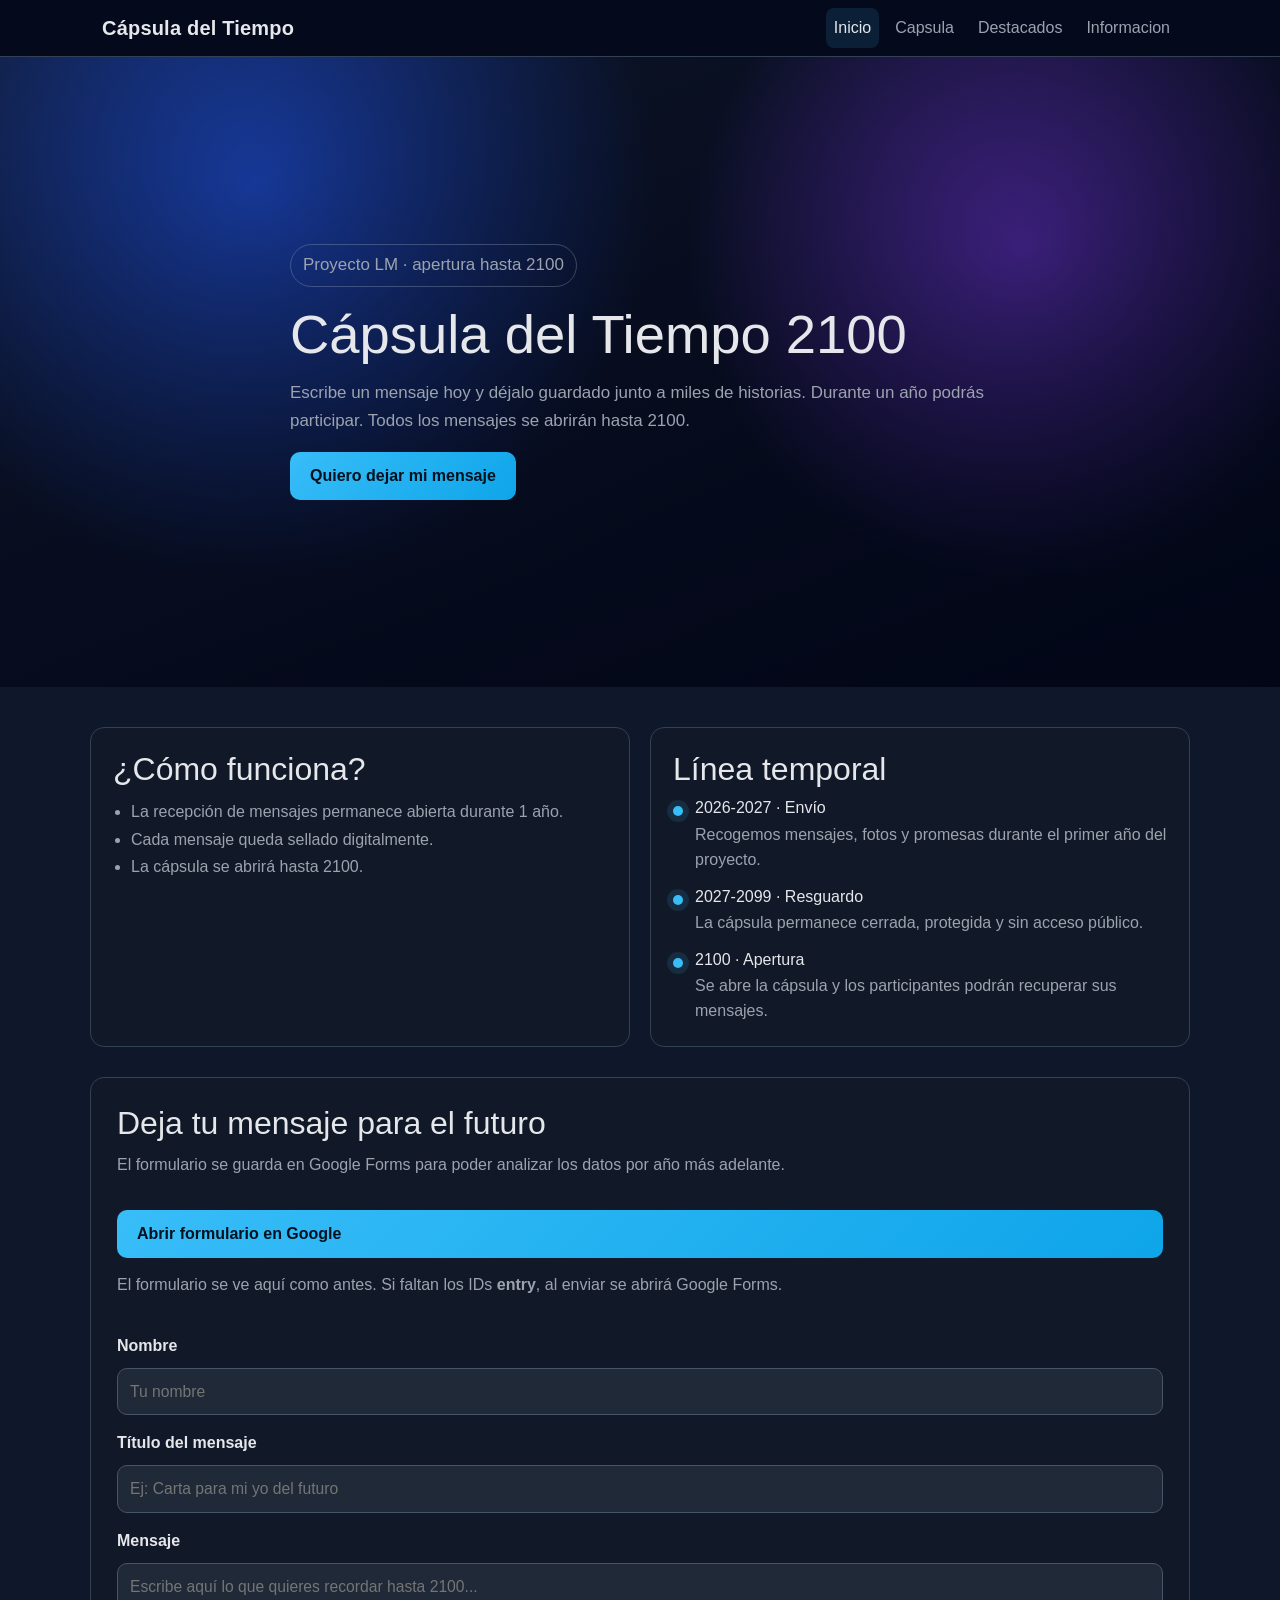
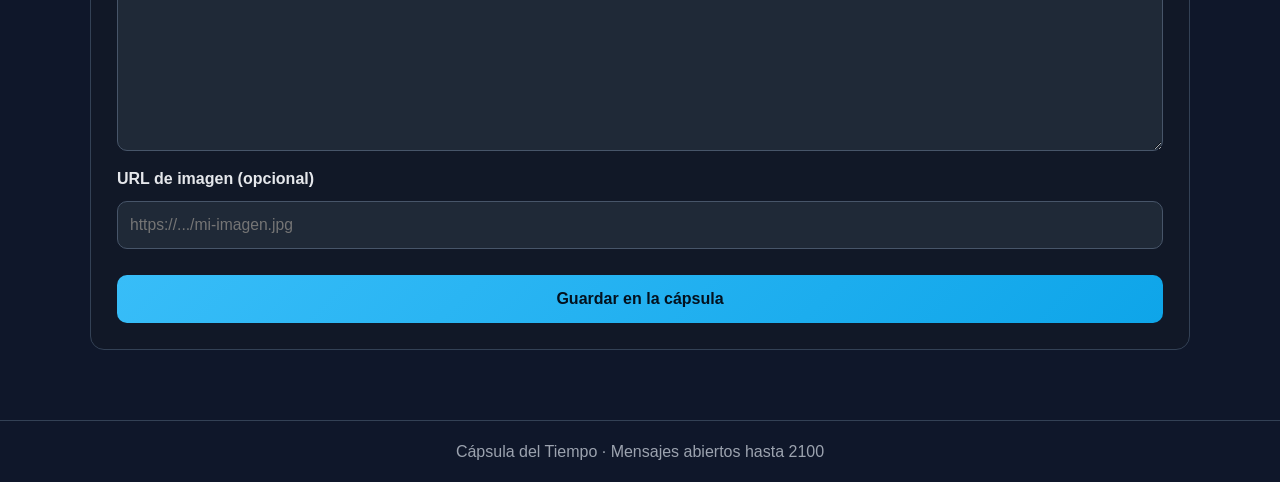
==== commit 093a34a2: "feat: Update memes and enhance pages with new features and styles - Added new memes to memes.xml wit" ====
--- a/index.html
+++ b/index.html
@@ -48,12 +48,12 @@
     <header id="inicio" class="portada">
         <div class="capa"></div>
         <div class="portada-contenido contenedor">
-            <p class="etiqueta">Proyecto anual · apertura en 5 años</p>
-            <h1>Cápsula del Tiempo 2031</h1>
+            <p class="etiqueta">Proyecto LM · apertura hasta 2100</p>
+            <h1>Cápsula del Tiempo 2100</h1>
             <p>
                 Escribe un mensaje hoy y déjalo guardado junto a miles de historias.
                 Durante un año podrás participar. Todos los mensajes se abrirán
-                exactamente dentro de 5 años.
+                hasta 2100.
             </p>
             <a class="boton" href="#formulario">Quiero dejar mi mensaje</a>
         </div>
@@ -70,7 +70,7 @@
                 <ul>
                     <li>La recepción de mensajes permanece abierta durante 1 año.</li>
                     <li>Cada mensaje queda sellado digitalmente.</li>
-                    <li>La cápsula se abrirá en 5 años desde la fecha de cierre.</li>
+                    <li>La cápsula se abrirá hasta 2100.</li>
                 </ul>
             </article>
 
@@ -79,22 +79,22 @@
                 <div class="hito">
                     <span class="punto"></span>
                     <div>
-                        <h3>Año 1 · Envío</h3>
-                        <p>Recogemos mensajes, fotos y promesas para el futuro.</p>
+                        <h3>2026-2027 · Envío</h3>
+                        <p>Recogemos mensajes, fotos y promesas durante el primer año del proyecto.</p>
                     </div>
                 </div>
                 <div class="hito">
                     <span class="punto"></span>
                     <div>
-                        <h3>Años 2-5 · Espera</h3>
-                        <p>La cápsula permanece cerrada y protegida.</p>
+                        <h3>2027-2099 · Resguardo</h3>
+                        <p>La cápsula permanece cerrada, protegida y sin acceso público.</p>
                     </div>
                 </div>
                 <div class="hito">
                     <span class="punto"></span>
                     <div>
-                        <h3>Año 6 · Apertura</h3>
-                        <p>Todos los participantes reciben su mensaje de vuelta.</p>
+                        <h3>2100 · Apertura</h3>
+                        <p>Se abre la cápsula y los participantes podrán recuperar sus mensajes.</p>
                     </div>
                 </div>
             </article>
@@ -120,7 +120,7 @@
                     <input id="titulo" name="titulo" type="text" placeholder="Ej: Carta para mi yo del futuro" required>
 
                     <label for="mensaje">Mensaje</label>
-                    <textarea id="mensaje" name="mensaje" rows="7" placeholder="Escribe aquí lo que quieres recordar dentro de 5 años..." required></textarea>
+                    <textarea id="mensaje" name="mensaje" rows="7" placeholder="Escribe aquí lo que quieres recordar hasta 2100..." required></textarea>
 
                     <label for="imagen-url">URL de imagen (opcional)</label>
                     <input id="imagen-url" name="imagen-url" type="url" placeholder="https://.../mi-imagen.jpg">
@@ -141,7 +141,7 @@
 
     <footer>
         <div class="contenedor">
-            <p>Cápsula del Tiempo · Mensajes abiertos dentro de 5 años</p>
+            <p>Cápsula del Tiempo · Mensajes abiertos hasta 2100</p>
         </div>
     </footer>
 
--- a/css/buttons.css
+++ b/css/buttons.css
@@ -15,10 +15,4 @@
 .boton:hover {
     transform: translateY(-2px);
     filter: brightness(1.06);
-}
-
-.boton {
-    font-size: 25px;
-    display: flex;
-    
 }
